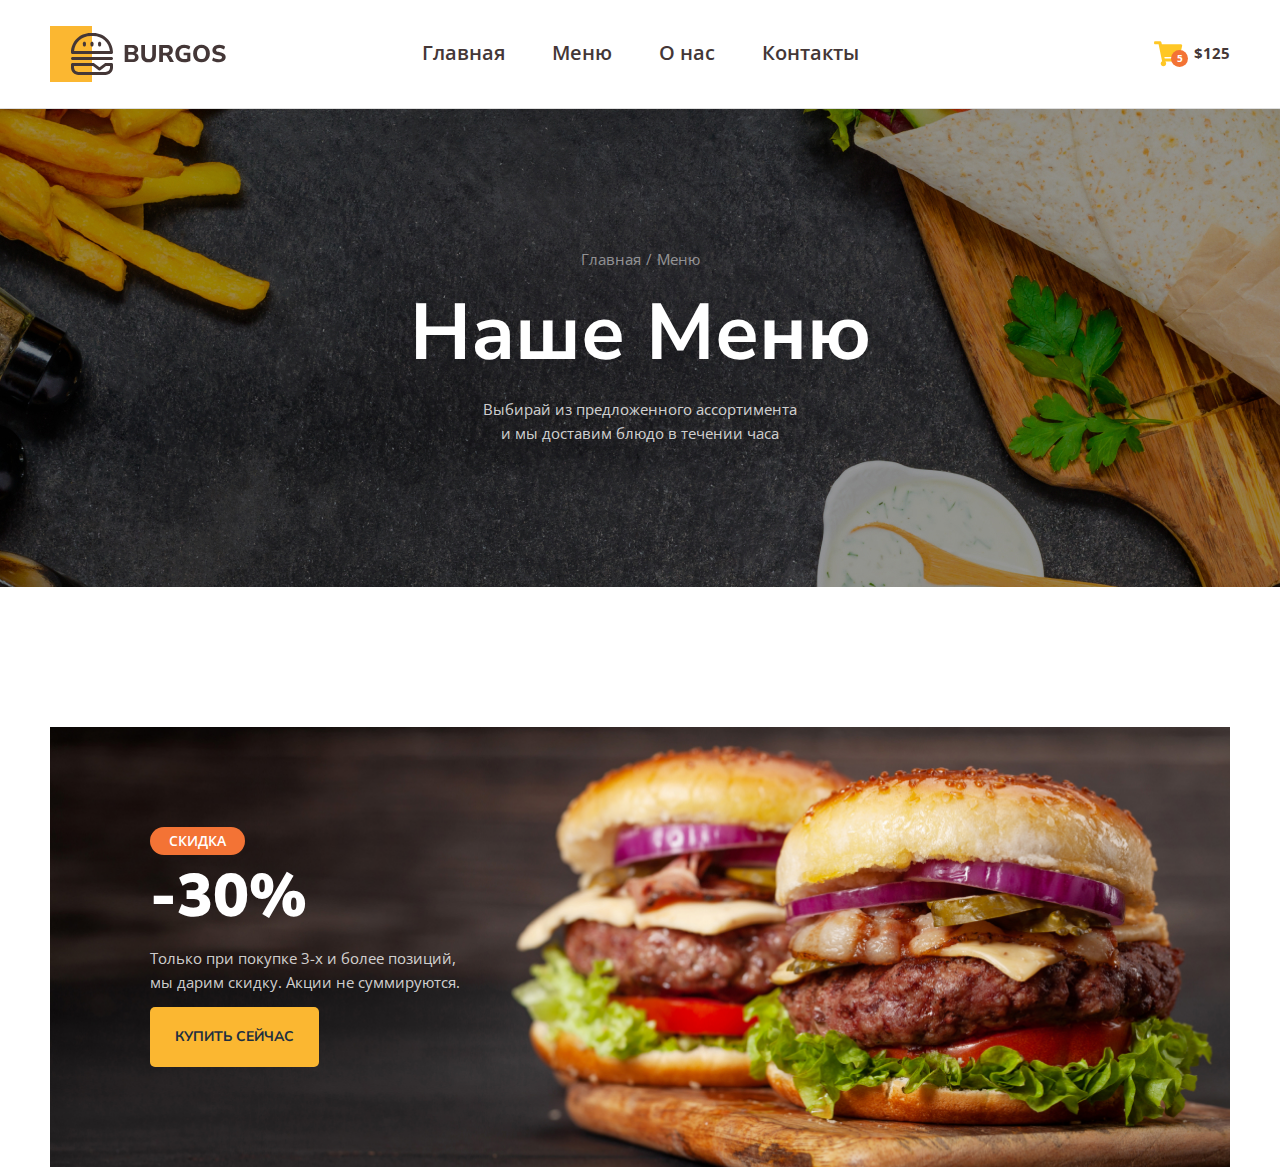
==== index.html @ 7986212f "feat: add banner section with discount info" ====
<!DOCTYPE html>
<html lang="ru">

<head>
    <meta charset="UTF-8">
    <meta name="viewport" content="width=device-width, initial-scale=1.0">
    <title>Burger</title>
    <link rel="preconnect" href="https://fonts.googleapis.com">
    <link rel="preconnect" href="https://fonts.gstatic.com" crossorigin>
    <link
        href="https://fonts.googleapis.com/css2?family=Nunito+Sans:ital,opsz,wght@0,6..12,200..1000;1,6..12,200..1000&family=Open+Sans:ital,wght@0,300..800;1,300..800&display=swap"
        rel="stylesheet">
    <link rel="stylesheet" href="styles/normalize.min.css">
    <link rel="stylesheet" href="styles/main.css">
</head>

<body>
    <header class="header">
        <div class="container">
            <div class="header-wrapper">
                <div class="logo"></div>
                <nav class="nav">
                    <a href="#" class="nav-link">Главная</a>
                    <a href="#" class="nav-link">Меню</a>
                    <a href="#" class="nav-link">О нас</a>
                    <a href="#" class="nav-link">Контакты</a>
                </nav>
                <a href="#" class="cart">
                    $125
                    <span class="cart-count">5</span></a>
            </div>
        </div>
    </header>
    <section class="hero">
        <div class="container">
            <ul class="breadcrumbs">
                <li class="breadcrumbs-item"><a class="breadcrumbs-link" href="#">Главная</a></li>
                <li class="breadcrumbs-item">Меню</li>
            </ul>
            <h1 class="hero-title">Наше меню</h1>
            <p class="hero-description">Выбирай из предложенного ассортимента и мы доставим блюдо в&nbsp;течении часа
            </p>
        </div>
    </section>
    <section class="banner">
        <div class="container">
            <div class="banner-wrapper">
                <h2 class="banner-title">
                    <span>Скидка</span>
                    -30%
                </h2>
                <p class="banner-description">Только при&nbsp;покупке 3-х и более позиций, мы дарим скидку. Акции
                    не&nbsp;суммируются.</p>
                <button class="banner-btn">Купить сейчас</button>
            </div>
        </div>
    </section>
</body>

</html>
---- styles/main.css ----
:root {
    --open-sans: "Open Sans", serif;
    --nunito-sans: "Nunito Sans", serif;

    --accent-light: #FBB731;
    --accent-dark: #F37335;
    --dark: #443737;
    --light: #FFF;
    --light-rgb: 255, 255, 255;
}

body {
    font-family: var(--open-sans);
}

a {
    text-decoration: none;
}

.container {
    width: 100%;
    max-width: 1180px;
    margin: 0 auto;
    padding-left: 15px;
    padding-right: 15px;
}

/* Header */

.header {
    border-bottom: 1px solid #DEDEDE;
}

.header-wrapper {
    display: flex;
    align-items: center;
    gap: 196px;
    padding-top: 26px;
    padding-bottom: 26px;
}

.logo {
    display: flex;
    width: 176px;
    height: 56px;
    background-image: url(../images/logo.svg);
    background-repeat: no-repeat;
    background-size: contain;
}

.nav {
    display: flex;
    flex-grow: 1;
    gap: 47px;
}

.nav-link {
    color: var(--dark);
    font-weight: 600;
    font-size: 20px;
}

.nav-link::after {
    content: '';
    display: block;
    width: 100%;
    height: 3px;
    background-color: transparent;
    border-radius: 1.5px;
}

.nav-link:hover::after {
    background-color: var(--accent-light);
}

.cart {
    display: flex;
    align-items: center;
    gap: 10px;
    color: var(--dark);
    font-weight: 700;
    font-size: 15px;
    position: relative;
}

.cart::before {
    content: '';
    display: block;
    width: 30px;
    height: 26px;
    background-image: url(../images/cart.svg);
    background-repeat: no-repeat;
    background-size: contain;
}

.cart-count {
    display: flex;
    align-items: center;
    justify-content: center;
    width: 17px;
    height: 17px;
    font-size: 10px;
    color: var(--light);
    background-color: var(--accent-dark);
    border-radius: 100%;
    position: absolute;
    left: 17px;
    bottom: 0;
}

/* Hero  */

.hero {
    background-image: url(../images/hero.jpg);
    background-repeat: no-repeat;
    background-size: cover;
    background-position: center center;
    text-align: center;
    padding-top: 142px;
    padding-bottom: 142px;
}

.breadcrumbs {
    display: flex;
    align-items: center;
    justify-content: center;
    list-style-type: none;
    gap: 16px;
    padding-left: 0;
    color: rgba(var(--light-rgb), 0.5);
    font-size: 15px;
    margin-top: 0;
    margin-bottom: 0;
}

.breadcrumbs-item {
    position: relative;
}

.breadcrumbs-item:not(:last-child)::after {
    content: '/';
    position: absolute;
    right: -11px;
}

.breadcrumbs-link {
    color: rgba(var(--light-rgb), 0.5);
}

.breadcrumbs-link:hover {
    color: var(--accent-light);
}

.hero-title {
    font-family: var(--nunito-sans);
    font-weight: 700;
    font-size: 79px;
    color: var(--light);
    text-transform: capitalize;
    margin-top: 20px;
    margin-bottom: 18px;
}

.hero-description {
    font-size: 15px;
    line-height: 160%;
    color: rgba(var(--light-rgb), 0.8);
    max-width: 320px;
    margin: 0 auto;
}

/* Banner */

.banner {
    margin-top: 140px;
}

.banner-wrapper {
    background-image: url(../images/banner.jpg);
    background-repeat: no-repeat;
    background-size: cover;
    padding: 100px;
}

.banner-title {
    color: var(--light);
    font-family: var(--nunito-sans);
    font-size: 60px;
    font-weight: 900;
    line-height: 126%;
    text-transform: uppercase;
    margin-top: 0;
    margin-bottom: 11px;
}

.banner-title span {
    display: block;
    max-width: 95px;
    color: var(--light);
    font-family: var(--open-sans);
    font-size: 14px;
    font-weight: 600;
    line-height: 128%;
    text-align: center;
    background-color: var(--accent-dark);
    border-radius: 14px;
    padding: 5px 0;
    margin-bottom: 4px;
}

.banner-description {
    max-width: 328px;
    margin-top: 0;
    margin-bottom: 13px;
    color: rgba(var(--light-rgb), .8);
    font-size: 15px;
    font-style: normal;
    font-weight: 400;
    line-height: 160%;
}

.banner-btn {
    font-size: 14px;
    font-family: var(--nunito-sans);
    font-weight: 700;
    padding: 22px 25px;
    text-transform: uppercase;
    text-decoration: none;
    color: #1E2F40;
    background-color: var(--accent-light);
    border: none;
    border-radius: 5px;
}

.banner-btn:hover {
    background-color: var(--accent-dark);
}
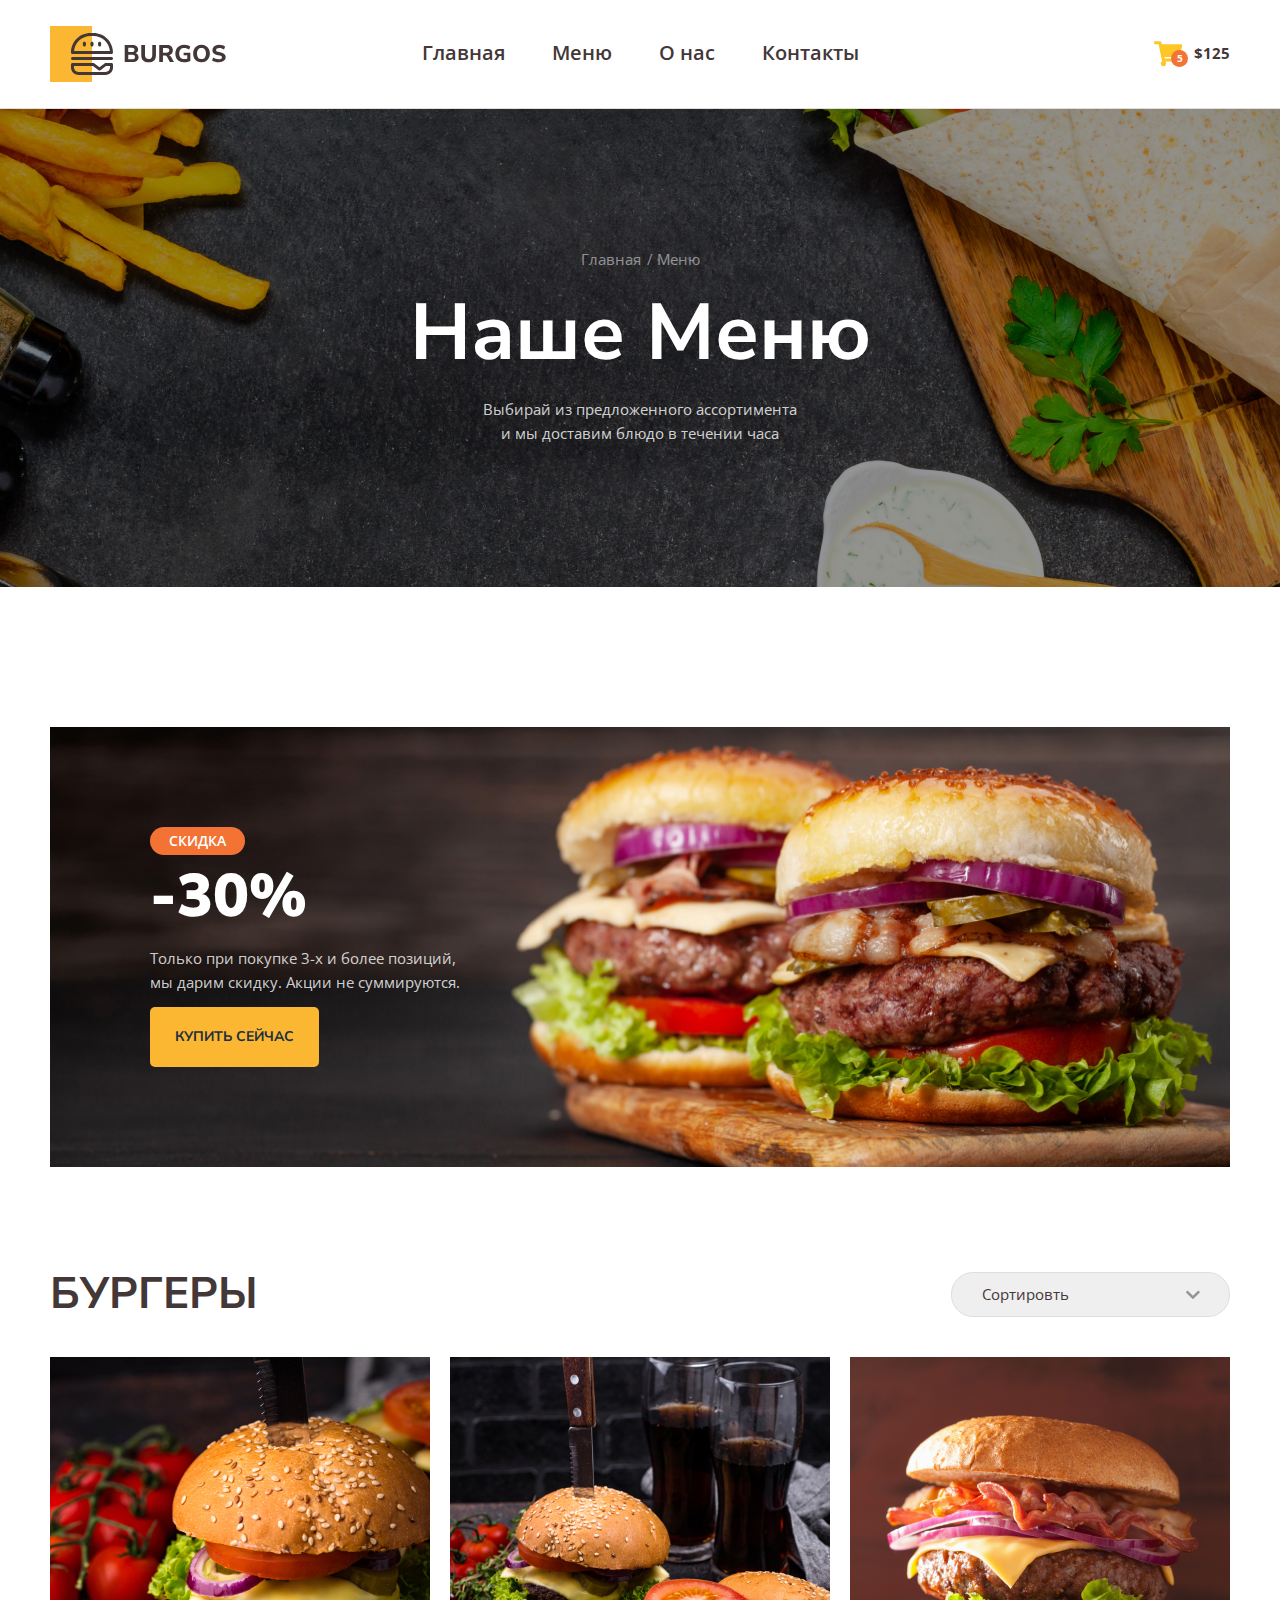
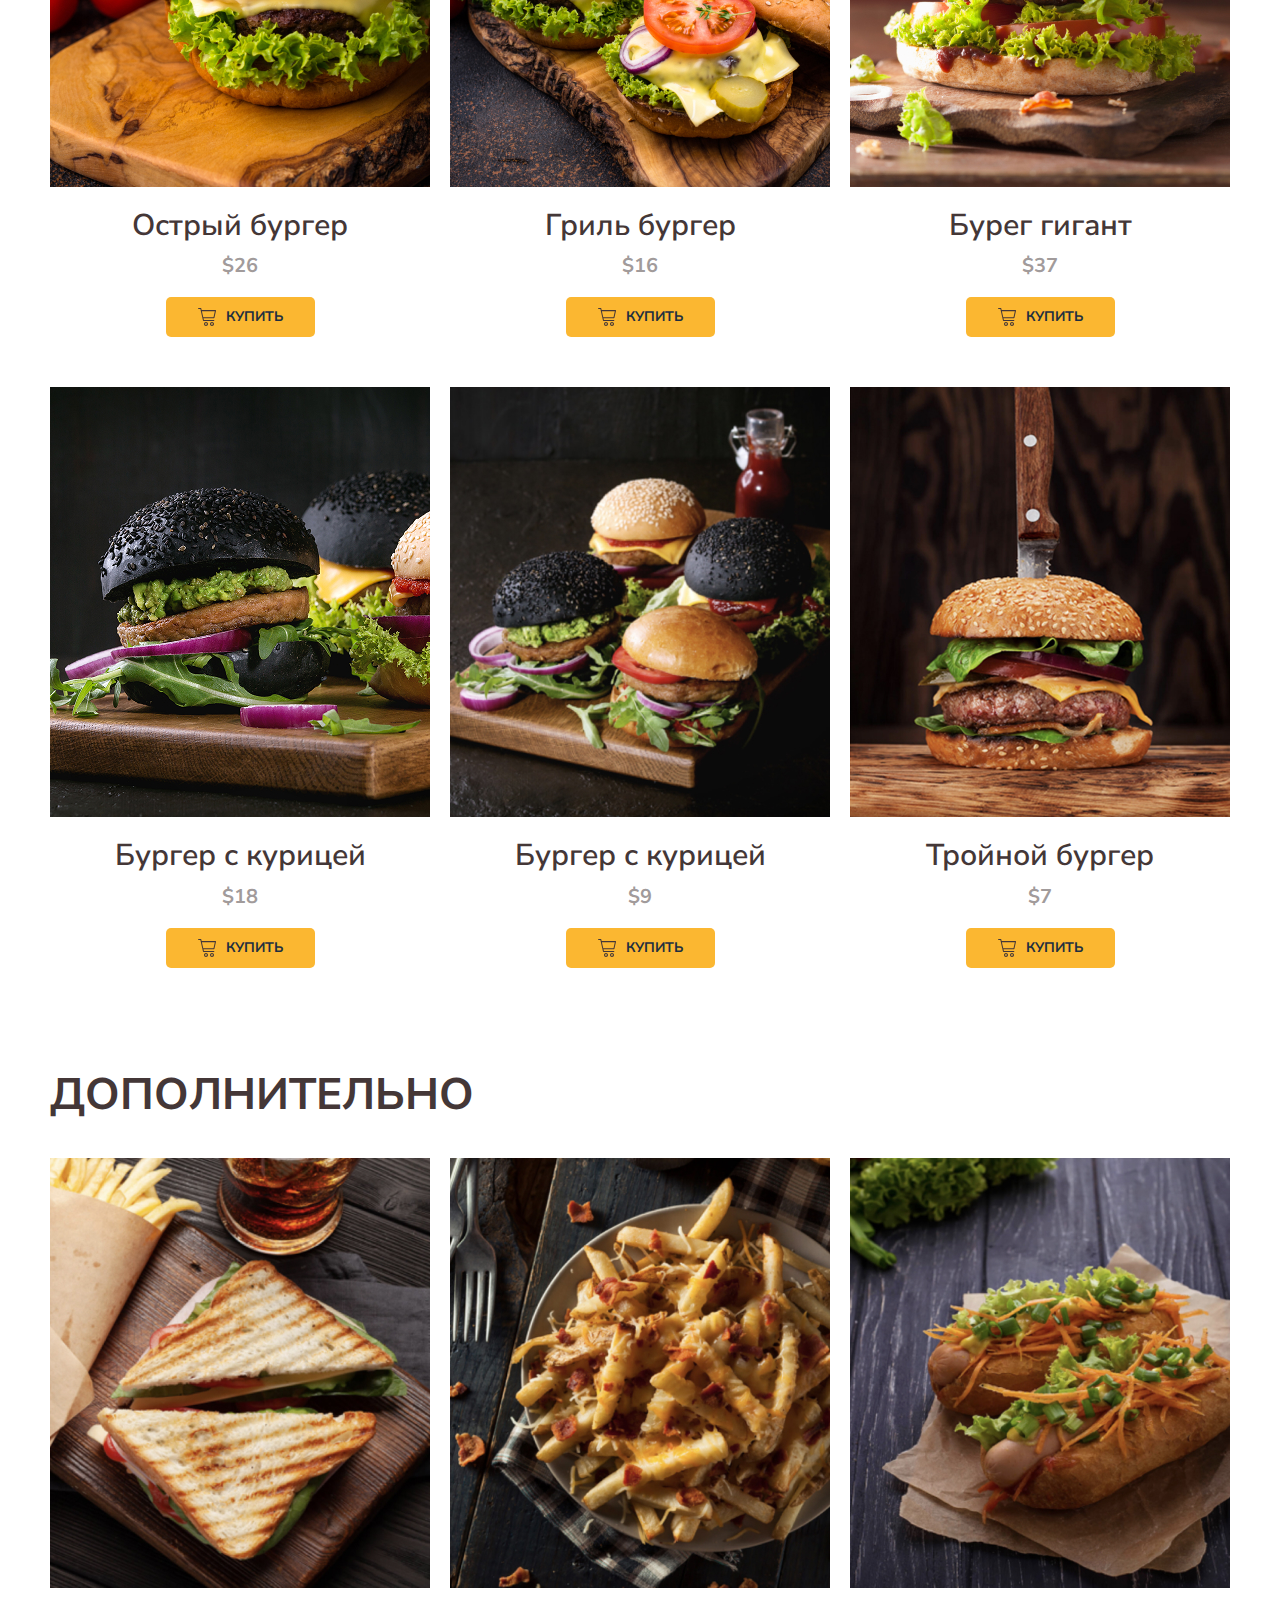
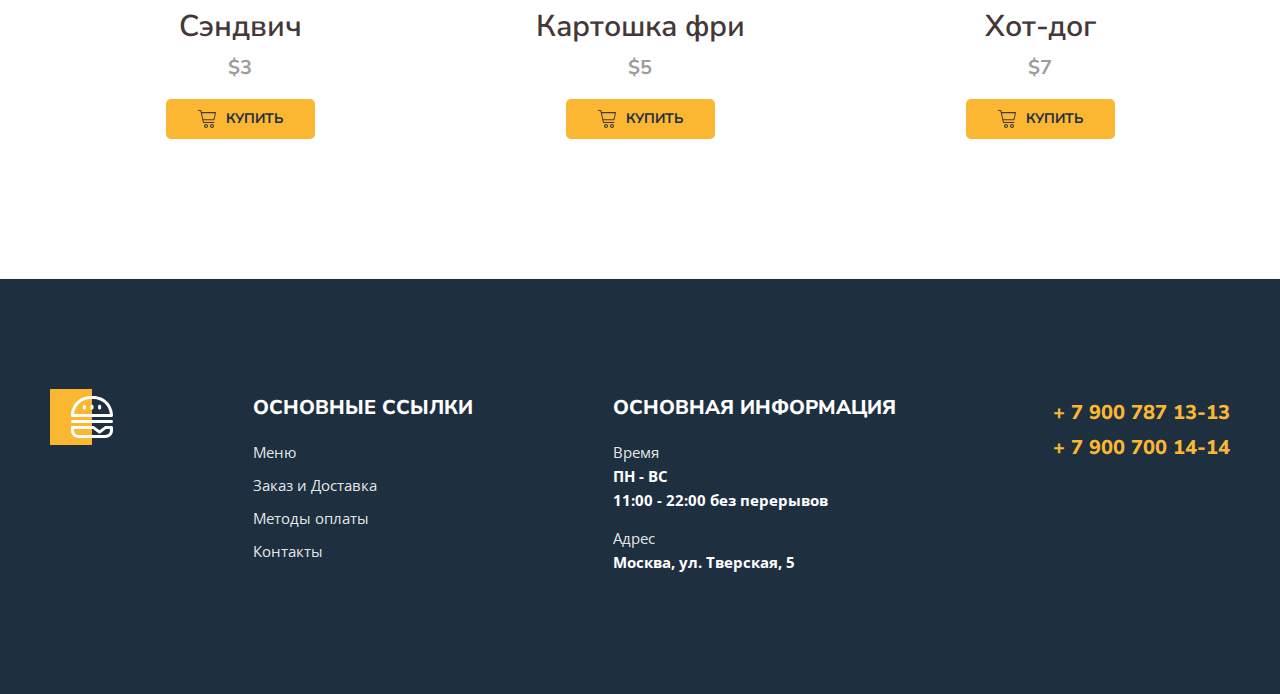
==== commit 06840160: "feat: add product cards and footer" ====
--- a/index.html
+++ b/index.html
@@ -2,16 +2,16 @@
 <html lang="ru">
 
 <head>
-    <meta charset="UTF-8">
-    <meta name="viewport" content="width=device-width, initial-scale=1.0">
+    <meta charset="UTF-8" />
+    <meta name="viewport" content="width=device-width, initial-scale=1.0" />
     <title>Burger</title>
-    <link rel="preconnect" href="https://fonts.googleapis.com">
-    <link rel="preconnect" href="https://fonts.gstatic.com" crossorigin>
+    <link rel="preconnect" href="https://fonts.googleapis.com" />
+    <link rel="preconnect" href="https://fonts.gstatic.com" crossorigin />
     <link
         href="https://fonts.googleapis.com/css2?family=Nunito+Sans:ital,opsz,wght@0,6..12,200..1000;1,6..12,200..1000&family=Open+Sans:ital,wght@0,300..800;1,300..800&display=swap"
-        rel="stylesheet">
-    <link rel="stylesheet" href="styles/normalize.min.css">
-    <link rel="stylesheet" href="styles/main.css">
+        rel="stylesheet" />
+    <link rel="stylesheet" href="styles/normalize.min.css" />
+    <link rel="stylesheet" href="styles/main.css" />
 </head>
 
 <body>
@@ -34,11 +34,15 @@
     <section class="hero">
         <div class="container">
             <ul class="breadcrumbs">
-                <li class="breadcrumbs-item"><a class="breadcrumbs-link" href="#">Главная</a></li>
+                <li class="breadcrumbs-item">
+                    <a class="breadcrumbs-link" href="#">Главная</a>
+                </li>
                 <li class="breadcrumbs-item">Меню</li>
             </ul>
             <h1 class="hero-title">Наше меню</h1>
-            <p class="hero-description">Выбирай из предложенного ассортимента и мы доставим блюдо в&nbsp;течении часа
+            <p class="hero-description">
+                Выбирай из предложенного ассортимента и мы доставим блюдо
+                в&nbsp;течении часа
             </p>
         </div>
     </section>
@@ -49,12 +53,148 @@
                     <span>Скидка</span>
                     -30%
                 </h2>
-                <p class="banner-description">Только при&nbsp;покупке 3-х и более позиций, мы дарим скидку. Акции
-                    не&nbsp;суммируются.</p>
-                <button class="banner-btn">Купить сейчас</button>
+                <p class="banner-description">
+                    Только при&nbsp;покупке 3-х и более позиций, мы дарим скидку. Акции
+                    не&nbsp;суммируются.
+                </p>
+                <button type="button" class="banner-btn">Купить сейчас</button>
             </div>
         </div>
     </section>
+    <main>
+        <section>
+            <div class="container">
+                <div class="menu">
+                    <div class="menu-header">
+                        <h2 class="menu-title">Бургеры</h2>
+                        <select class="menu-select">
+                            <option value="Сортировть" disabled selected>Сортировть</option>
+                            <option value="По умолчанию">По умолчанию</option>
+                            <option value="По возрастанию цены">По возрастанию цены</option>
+                            <option value="По убыванию цены">По убыванию цены</option>
+                        </select>
+                    </div>
+                    <div class="menu-box">
+                        <div class="menu-item">
+                            <div class="menu-thumb">
+                                <img src="images/menu/01.jpg" alt="Острый бургер" />
+                            </div>
+                            <h3 class="menu-name">Острый бургер</h3>
+                            <p class="menu-price">$26</p>
+                            <button type="button" class="menu-btn">Купить</button>
+                        </div>
+                        <div class="menu-item">
+                            <div class="menu-thumb">
+                                <img src="images/menu/02.jpg" alt="Гриль бургер" />
+                            </div>
+                            <h3 class="menu-name">Гриль бургер</h3>
+                            <p class="menu-price">$16</p>
+                            <button type="button" class="menu-btn">Купить</button>
+                        </div>
+                        <div class="menu-item">
+                            <div class="menu-thumb">
+                                <img src="images/menu/03.jpg" alt="Бурег гигант" />
+                            </div>
+                            <h3 class="menu-name">Бурег гигант</h3>
+                            <p class="menu-price">$37</p>
+                            <button type="button" class="menu-btn">Купить</button>
+                        </div>
+                        <div class="menu-item">
+                            <div class="menu-thumb">
+                                <img src="images/menu/04.jpg" alt="Бургер с курицей" />
+                            </div>
+                            <h3 class="menu-name">Бургер с курицей</h3>
+                            <p class="menu-price">$18</p>
+                            <button type="button" class="menu-btn">Купить</button>
+                        </div>
+                        <div class="menu-item">
+                            <div class="menu-thumb">
+                                <img src="images/menu/05.jpg" alt="Бургер с курицей" />
+                            </div>
+                            <h3 class="menu-name">Бургер с курицей</h3>
+                            <p class="menu-price">$9</p>
+                            <button type="button" class="menu-btn">Купить</button>
+                        </div>
+                        <div class="menu-item">
+                            <div class="menu-thumb">
+                                <img src="images/menu/06.jpg" alt="Тройной бургер" />
+                            </div>
+                            <h3 class="menu-name">Тройной бургер</h3>
+                            <p class="menu-price">$7</p>
+                            <button type="button" class="menu-btn">Купить</button>
+                        </div>
+                    </div>
+                </div>
+            </div>
+            <div class="container">
+                <div class="menu">
+                    <div class="menu-header">
+                        <h2 class="menu-title">Дополнительно</h2>
+                    </div>
+                    <div class="menu-box">
+                        <div class="menu-item">
+                            <div class="menu-thumb">
+                                <img src="images/menu/01-add.jpg" alt="Сэндвич" />
+                            </div>
+                            <h3 class="menu-name">Сэндвич</h3>
+                            <p class="menu-price">$3</p>
+                            <button type="button" class="menu-btn">Купить</button>
+                        </div>
+                        <div class="menu-item">
+                            <div class="menu-thumb">
+                                <img src="images/menu/02-add.jpg" alt="Картошка фри" />
+                            </div>
+                            <h3 class="menu-name">Картошка фри</h3>
+                            <p class="menu-price">$5</p>
+                            <button type="button" class="menu-btn">Купить</button>
+                        </div>
+                        <div class="menu-item">
+                            <div class="menu-thumb">
+                                <img src="images/menu/03-add.jpg" alt="Хот-дог" />
+                            </div>
+                            <h3 class="menu-name">Хот-дог</h3>
+                            <p class="menu-price">$7</p>
+                            <button type="button" class="menu-btn">Купить</button>
+                        </div>
+                    </div>
+                </div>
+            </div>
+        </section>
+    </main>
+    <footer class="footer">
+        <div class="container">
+            <div class="footer-wrapper">
+                <a href="#" class="footer-logo"></a>
+                <div class="footer-item">
+                    <h3 class="footer-title">Основные ссылки</h3>
+                    <nav class="footer-nav">
+                        <a class="footer-link" href="#">Меню</a>
+                        <a class="footer-link" href="#">Заказ и Доставка</a>
+                        <a class="footer-link" href="#">Методы оплаты</a>
+                        <a class="footer-link" href="#">Контакты</a>
+                    </nav>
+                </div>
+                <div class="footer-item">
+                    <h3 class="footer-title">Основная информация</h3>
+                    <ul class="footer-list">
+                        <li class="footer-list-item">
+                            <span>Время</span>
+                            ПН - ВС<br>
+                            11:00 - 22:00 без перерывов
+                        </li>
+                        <li class="footer-list-item">
+                            <span>Адрес</span>
+                            Москва, ул. Тверская, 5
+                        </li>
+                    </ul>
+                </div>
+                <div class="footer-item">
+                    <a class="footer-tel" href="tel:+79007871313">+ 7 900 787 13-13</a>
+                    <a class="footer-tel" href="tel:+79007001414">+ 7 900 700 14-14</a>
+                </div>
+            </div>
+        </div>
+    </footer>
 </body>
 
 </html>--- a/styles/main.css
+++ b/styles/main.css
@@ -5,8 +5,12 @@
     --accent-light: #FBB731;
     --accent-dark: #F37335;
     --dark: #443737;
+    --dark-rgba: 68, 55, 55;
     --light: #FFF;
     --light-rgb: 255, 255, 255;
+    --line: #DEDEDE;
+
+    --tr: .2s;
 }
 
 body {
@@ -28,7 +32,7 @@
 /* Header */
 
 .header {
-    border-bottom: 1px solid #DEDEDE;
+    border-bottom: 1px solid var(--line);
 }
 
 .header-wrapper {
@@ -67,6 +71,7 @@
     height: 3px;
     background-color: transparent;
     border-radius: 1.5px;
+    transition: var(--tr);
 }
 
 .nav-link:hover::after {
@@ -140,7 +145,7 @@
 .breadcrumbs-item:not(:last-child)::after {
     content: '/';
     position: absolute;
-    right: -11px;
+    right: -12px;
 }
 
 .breadcrumbs-link {
@@ -230,8 +235,223 @@
     background-color: var(--accent-light);
     border: none;
     border-radius: 5px;
+    transition: var(--tr);
 }
 
 .banner-btn:hover {
     background-color: var(--accent-dark);
+}
+
+/* Menu */
+
+.menu-header {
+    display: flex;
+    align-items: center;
+    justify-content: space-between;
+    margin-top: 100px;
+    margin-bottom: 34px;
+}
+
+.menu-title {
+    margin-top: 0;
+    margin-bottom: 0;
+    font-family: var(--nunito-sans);
+    font-weight: 700;
+    font-size: 44px;
+    line-height: 127%;
+    text-transform: uppercase;
+    color: var(--dark);
+}
+
+.menu-select {
+    color: var(--dark);
+    font-size: 15px;
+    appearance: none;
+    flex-basis: 279px;
+    background-image: url(../images/arrow.svg);
+    background-size: 14px 10px;
+    background-repeat: no-repeat;
+    background-position: 89% center;
+    padding: 13px 30px;
+    border: 1px solid var(--line);
+    border-radius: 22px;
+}
+
+.menu-box {
+    display: grid;
+    grid-template-columns: repeat(3, 1fr);
+    grid-template-rows: auto;
+    gap: 50px 20px;
+}
+
+.menu-item {
+    font-family: var(--nunito-sans);
+    text-align: center;
+}
+
+.menu-thumb {
+    width: 100%;
+    height: 430px;
+    position: relative;
+    overflow: hidden;
+    margin-bottom: 20px;
+}
+
+.menu-thumb img {
+    width: 100%;
+    height: 100%;
+    position: absolute;
+    left: 50%;
+    top: 50%;
+    transform: translate(-50%, -50%);
+    object-fit: cover;
+}
+
+.menu-name {
+    color: var(--dark);
+    font-weight: 600;
+    font-size: 30px;
+    line-height: 126%;
+    margin-top: 0;
+    margin-bottom: 10px;
+}
+
+.menu-price {
+    font-weight: 700;
+    font-size: 20px;
+    color: rgba(var(--dark-rgba), .5);
+    margin-top: 0;
+    margin-bottom: 20px;
+}
+
+.menu-btn {
+    display: flex;
+    align-items: center;
+    justify-content: center;
+    gap: 10px;
+    margin: 0 auto;
+    font-size: 14px;
+    font-family: var(--nunito-sans);
+    font-weight: 700;
+    padding: 11px 32px;
+    text-transform: uppercase;
+    text-decoration: none;
+    color: #1E2F40;
+    background-color: var(--accent-light);
+    border: none;
+    border-radius: 5px;
+    transition: var(--tr);
+}
+
+.menu-btn:hover {
+    background-color: var(--accent-dark);
+}
+
+.menu-btn::before {
+    content: '';
+    display: block;
+    width: 18px;
+    height: 18px;
+    background-image: url(../images/menu/cart-btn.svg);
+    background-repeat: no-repeat;
+    background-size: contain;
+}
+
+/* Footer */
+
+.footer {
+    background-color: #1E2F40;
+    padding-top: 110px;
+    padding-bottom: 120px;
+    margin-top: 140px;
+}
+
+.footer-wrapper {
+    display: flex;
+    justify-content: space-between;
+}
+
+.footer-logo {
+    display: block;
+    width: 63px;
+    height: 56px;
+    background-image: url(../images/logo-light.svg);
+    background-repeat: no-repeat;
+    background-size: contain;
+}
+
+.footer-item {
+    flex-direction: column;
+    color: var(--light);
+}
+
+.footer-title {
+    color: var(--light);
+    font-family: var(--nunito-sans);
+    font-weight: 800;
+    font-size: 20px;
+    line-height: 190%;
+    text-transform: uppercase;
+    margin-top: 0;
+    margin-bottom: 13px;
+}
+
+.footer-nav {
+    display: flex;
+    flex-direction: column;
+    gap: 9px;
+}
+
+.footer-link {
+    color: rgba(var(--light-rgb), .9);
+    font-size: 15px;
+    line-height: 160%;
+    transition: var(--tr);
+}
+
+.footer-link:hover {
+    color: var(--accent-light);
+}
+
+.footer-list {
+    list-style-type: none;
+    padding-left: 0;
+    margin: 0;
+}
+
+.footer-list-item {
+    color: var(--light);
+    font-size: 15px;
+    font-weight: 700;
+    line-height: 160%;
+}
+
+.footer-list-item span {
+    display: block;
+    color: rgba(var(--light-rgb), .9);
+    font-weight: 400;
+}
+
+.footer-list-item:not(:last-child) {
+    margin-bottom: 14px;
+}
+
+.footer-item:last-child {
+    flex-basis: 194px;
+}
+
+.footer-tel {
+    display: block;
+    color: var(--accent-light);
+    font-family: var(--nunito-sans);
+    font-size: 20px;
+    font-weight: 800;
+    text-align: right;
+    text-transform: uppercase;
+    margin-top: 12px;
+    transition: var(--tr);
+}
+
+.footer-tel:hover {
+    color: var(--accent-dark)
 }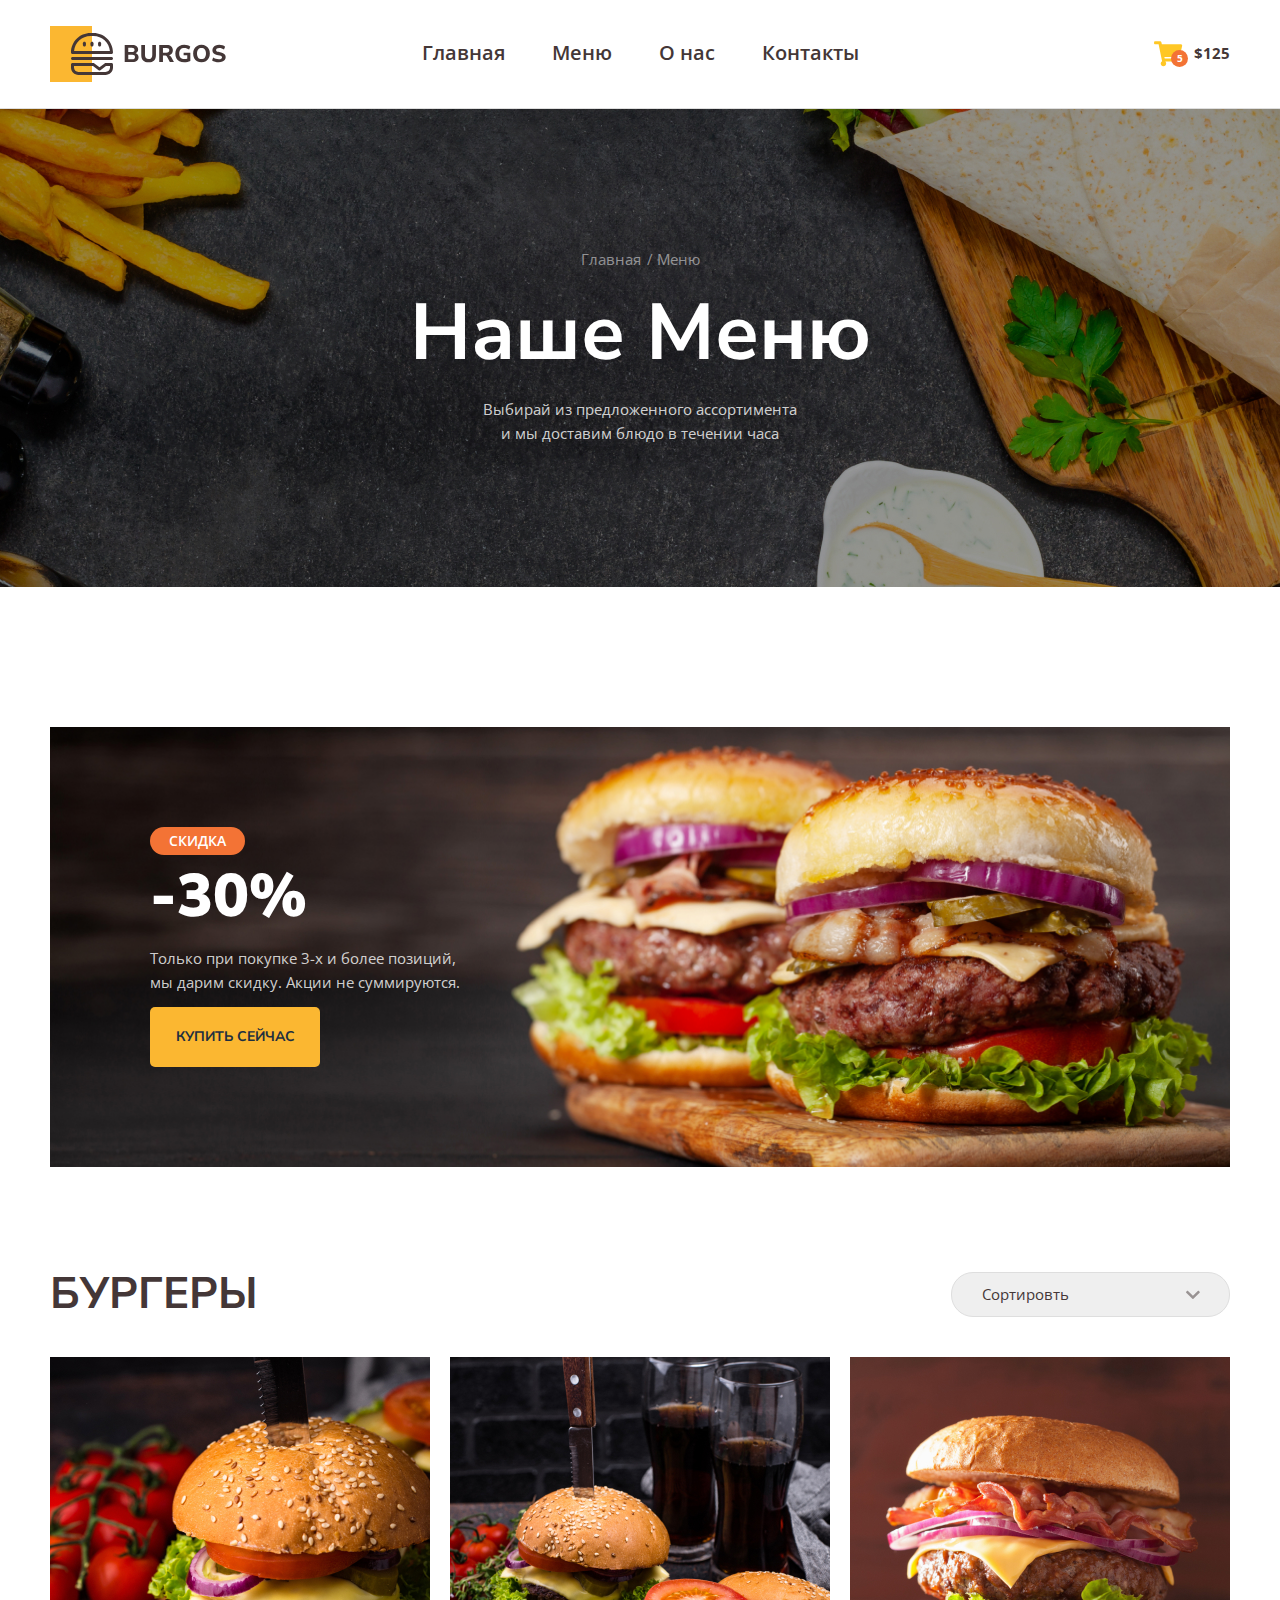
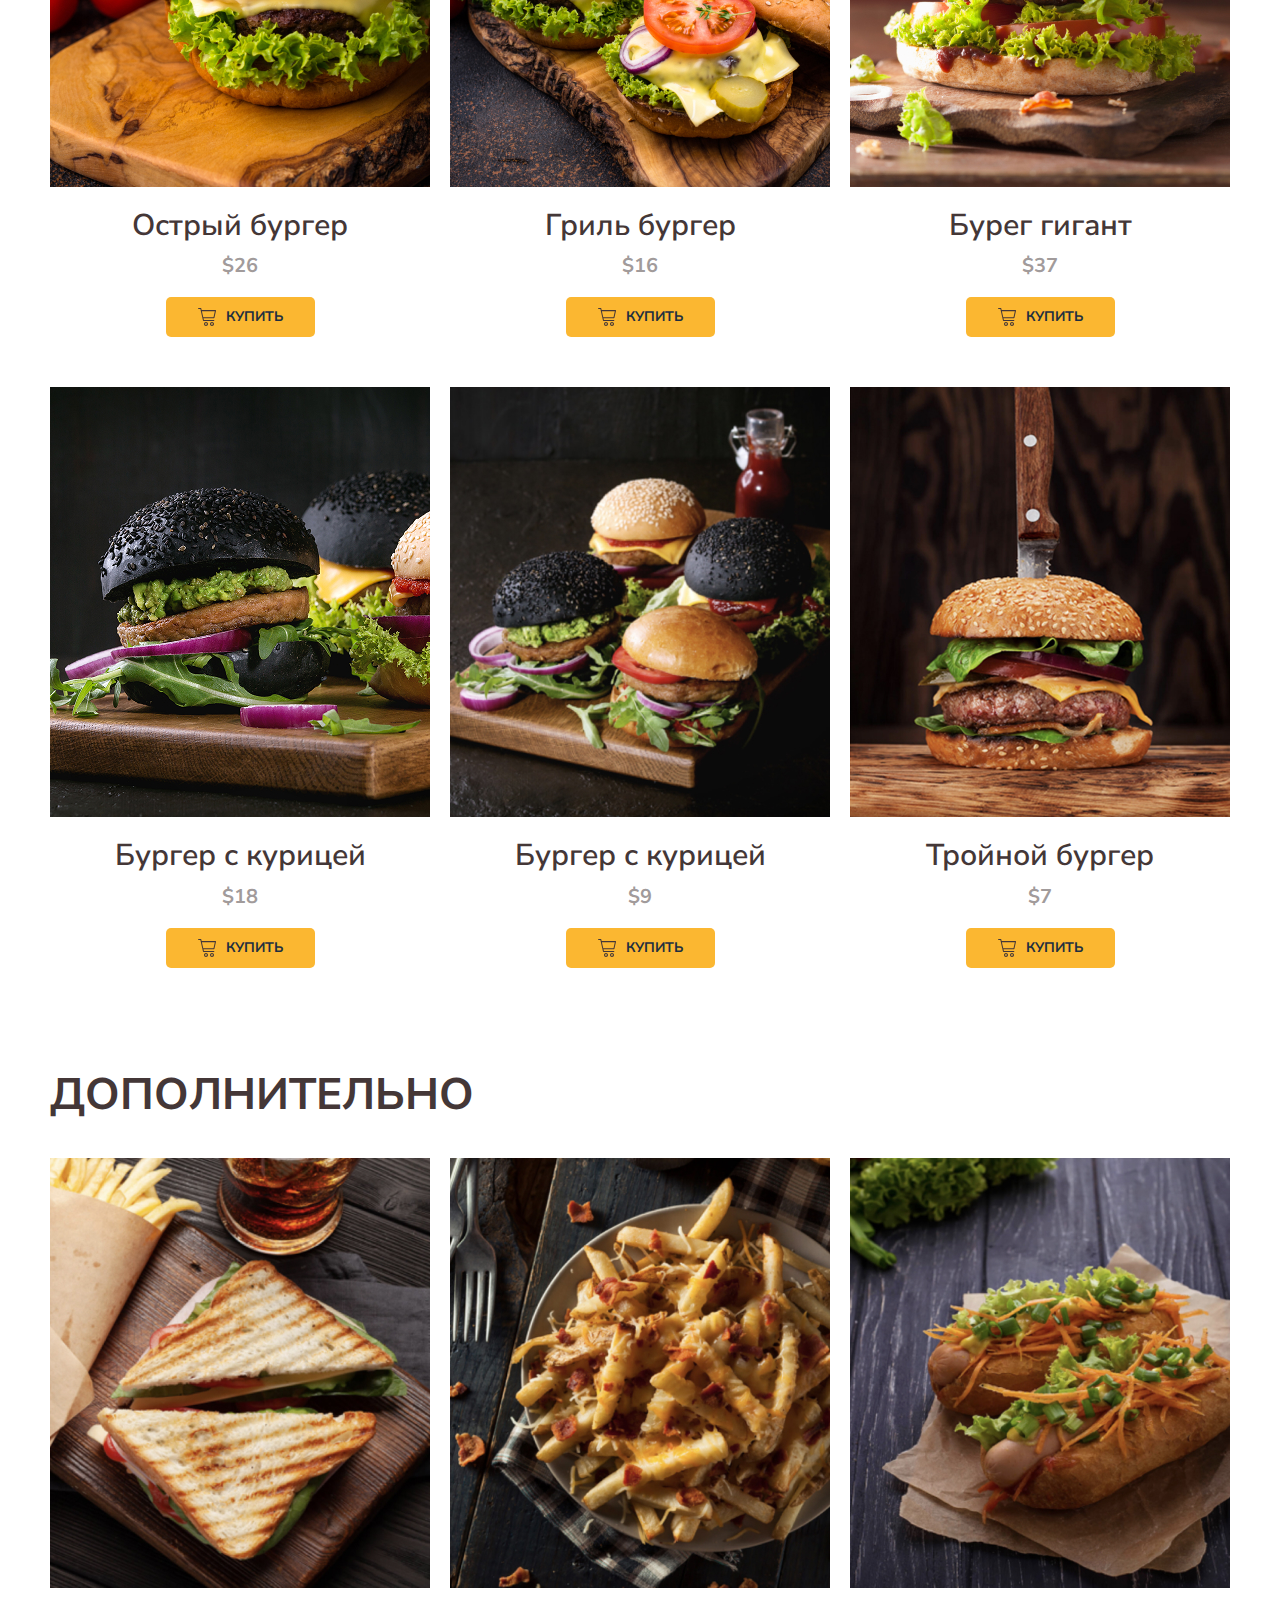
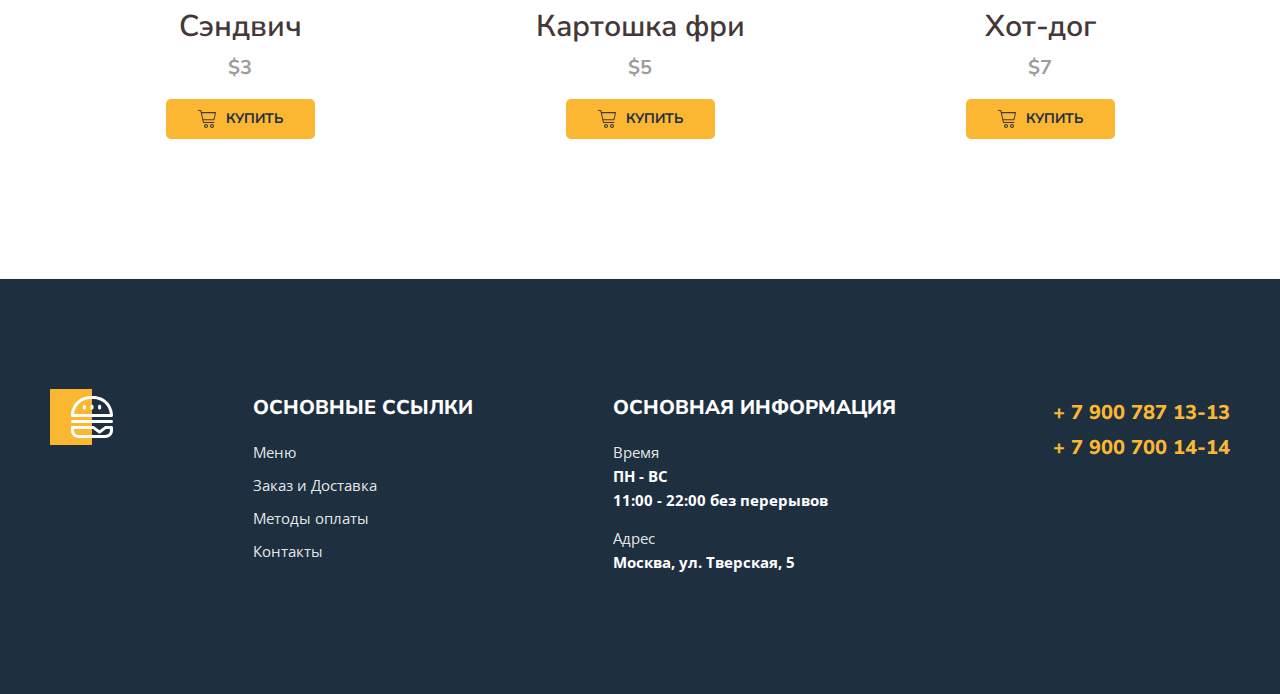
==== commit 4cbfb4cb: "feat: add scroll-to-top button" ====
--- a/index.html
+++ b/index.html
@@ -15,15 +15,15 @@
 </head>
 
 <body>
-    <header class="header">
+    <header class="header" id="headerTop">
         <div class="container">
             <div class="header-wrapper">
                 <div class="logo"></div>
                 <nav class="nav">
                     <a href="#" class="nav-link">Главная</a>
-                    <a href="#" class="nav-link">Меню</a>
+                    <a href="index.html" class="nav-link">Меню</a>
                     <a href="#" class="nav-link">О нас</a>
-                    <a href="#" class="nav-link">Контакты</a>
+                    <a href="contact.html" class="nav-link">Контакты</a>
                 </nav>
                 <a href="#" class="cart">
                     $125
@@ -35,7 +35,7 @@
         <div class="container">
             <ul class="breadcrumbs">
                 <li class="breadcrumbs-item">
-                    <a class="breadcrumbs-link" href="#">Главная</a>
+                    <a href="#" class="breadcrumbs-link">Главная</a>
                 </li>
                 <li class="breadcrumbs-item">Меню</li>
             </ul>
@@ -57,12 +57,12 @@
                     Только при&nbsp;покупке 3-х и более позиций, мы дарим скидку. Акции
                     не&nbsp;суммируются.
                 </p>
-                <button type="button" class="banner-btn">Купить сейчас</button>
+                <a href="#menuBurger" class="banner-btn">Купить сейчас</a>
             </div>
         </div>
     </section>
     <main>
-        <section>
+        <section id="menuBurger">
             <div class="container">
                 <div class="menu">
                     <div class="menu-header">
@@ -168,10 +168,10 @@
                 <div class="footer-item">
                     <h3 class="footer-title">Основные ссылки</h3>
                     <nav class="footer-nav">
-                        <a class="footer-link" href="#">Меню</a>
-                        <a class="footer-link" href="#">Заказ и Доставка</a>
-                        <a class="footer-link" href="#">Методы оплаты</a>
-                        <a class="footer-link" href="#">Контакты</a>
+                        <a href="index.html" class="footer-link">Меню</a>
+                        <a href="#" class="footer-link">Заказ и Доставка</a>
+                        <a href="#" class="footer-link">Методы оплаты</a>
+                        <a href="contact.html" class="footer-link">Контакты</a>
                     </nav>
                 </div>
                 <div class="footer-item">
@@ -195,6 +195,8 @@
             </div>
         </div>
     </footer>
+    <a href="#headerTop" class="button-up hidden" id="btnUp">Наверх</a>
+    <script src="scripts/script.js"></script>
 </body>
 
 </html>--- a/styles/main.css
+++ b/styles/main.css
@@ -113,6 +113,36 @@
     bottom: 0;
 }
 
+.button-up {
+    position: fixed;
+    right: 10px;
+    bottom: 10px;
+    font-size: 14px;
+    font-family: var(--nunito-sans);
+    font-weight: 700;
+    padding: 5px 10px;
+    text-align: center;
+    text-transform: uppercase;
+    text-decoration: none;
+    color: var(--dark);
+    background-color: var(--accent-light);
+    border: none;
+    border-radius: 5px;
+    transition: var(--tr);
+}
+
+.button-up:hover {
+    background-color: var(--accent-dark);
+}
+
+.button-up.hidden {
+    opacity: 0;
+}
+
+.button-up.visible {
+    opacity: 1;
+}
+
 /* Hero  */
 
 .hero {
@@ -123,6 +153,10 @@
     text-align: center;
     padding-top: 142px;
     padding-bottom: 142px;
+}
+
+.hero-contact {
+    background-image: url(../images/hero-contact.jpg);
 }
 
 .breadcrumbs {
@@ -225,10 +259,13 @@
 }
 
 .banner-btn {
+    display: block;
+    max-width: 170px;
     font-size: 14px;
     font-family: var(--nunito-sans);
     font-weight: 700;
-    padding: 22px 25px;
+    padding: 22px 0;
+    text-align: center;
     text-transform: uppercase;
     text-decoration: none;
     color: #1E2F40;
@@ -454,4 +491,106 @@
 
 .footer-tel:hover {
     color: var(--accent-dark)
+}
+
+/* Contacts */
+
+.contact-main {
+    display: flex;
+    align-items: center;
+    gap: 20px;
+    max-width: 1057px;
+    margin: 140px auto 60px;
+}
+
+.contact-map {
+    flex-basis: 680px;
+}
+
+.contact-adress {
+    flex-basis: calc(100% - 680px - 20px);
+    list-style-type: none;
+    padding-left: 0;
+}
+
+.contact-adress>li:not(:last-child) {
+    margin-bottom: 26px;
+}
+
+.contact-adress>li>span {
+    display: block;
+    font-size: 15px;
+    line-height: 160%;
+}
+
+.contact-adress>li>span:first-child {
+    font-family: var(--nunito-sans);
+    font-size: 20px;
+    font-weight: 700;
+    line-height: 190%;
+    text-transform: uppercase;
+    margin-left: 3px;
+    margin-bottom: 4px;
+}
+
+.contact-adress>li>span:last-child {
+    font-weight: 700;
+    margin-top: 10px;
+}
+
+.contact-additionally {
+    display: flex;
+    justify-content: space-between;
+    gap: 20px;
+    max-width: 1057px;
+    list-style-type: none;
+    padding-left: 0;
+    margin: 0 auto;
+}
+
+.contact-additionally>li {
+    font-size: 15px;
+    display: flex;
+    align-items: center;
+    gap: 15px;
+}
+
+.contact-additionally>li::before {
+    content: '';
+    display: block;
+    width: 80px;
+    height: 80px;
+    background-repeat: no-repeat;
+    background-size: cover;
+}
+
+.contact-additionally>li:nth-child(1):before {
+    background-image: url(../images/contact/01.svg);
+}
+
+.contact-additionally>li:nth-child(2):before {
+    background-image: url(../images/contact/02.svg);
+}
+
+.contact-additionally>li:nth-child(3):before {
+    background-image: url(../images/contact/03.svg);
+}
+
+.contact-info,
+.contact-tel {
+    display: block;
+    color: var(--dark);
+    font-family: var(--nunito-sans);
+    font-size: 20px;
+    font-weight: 700;
+    line-height: 140%;
+    margin-top: 5px;
+}
+
+.contact-tel {
+    transition: var(--tr);
+}
+
+.contact-tel:hover {
+    color: var(--accent-light);
 }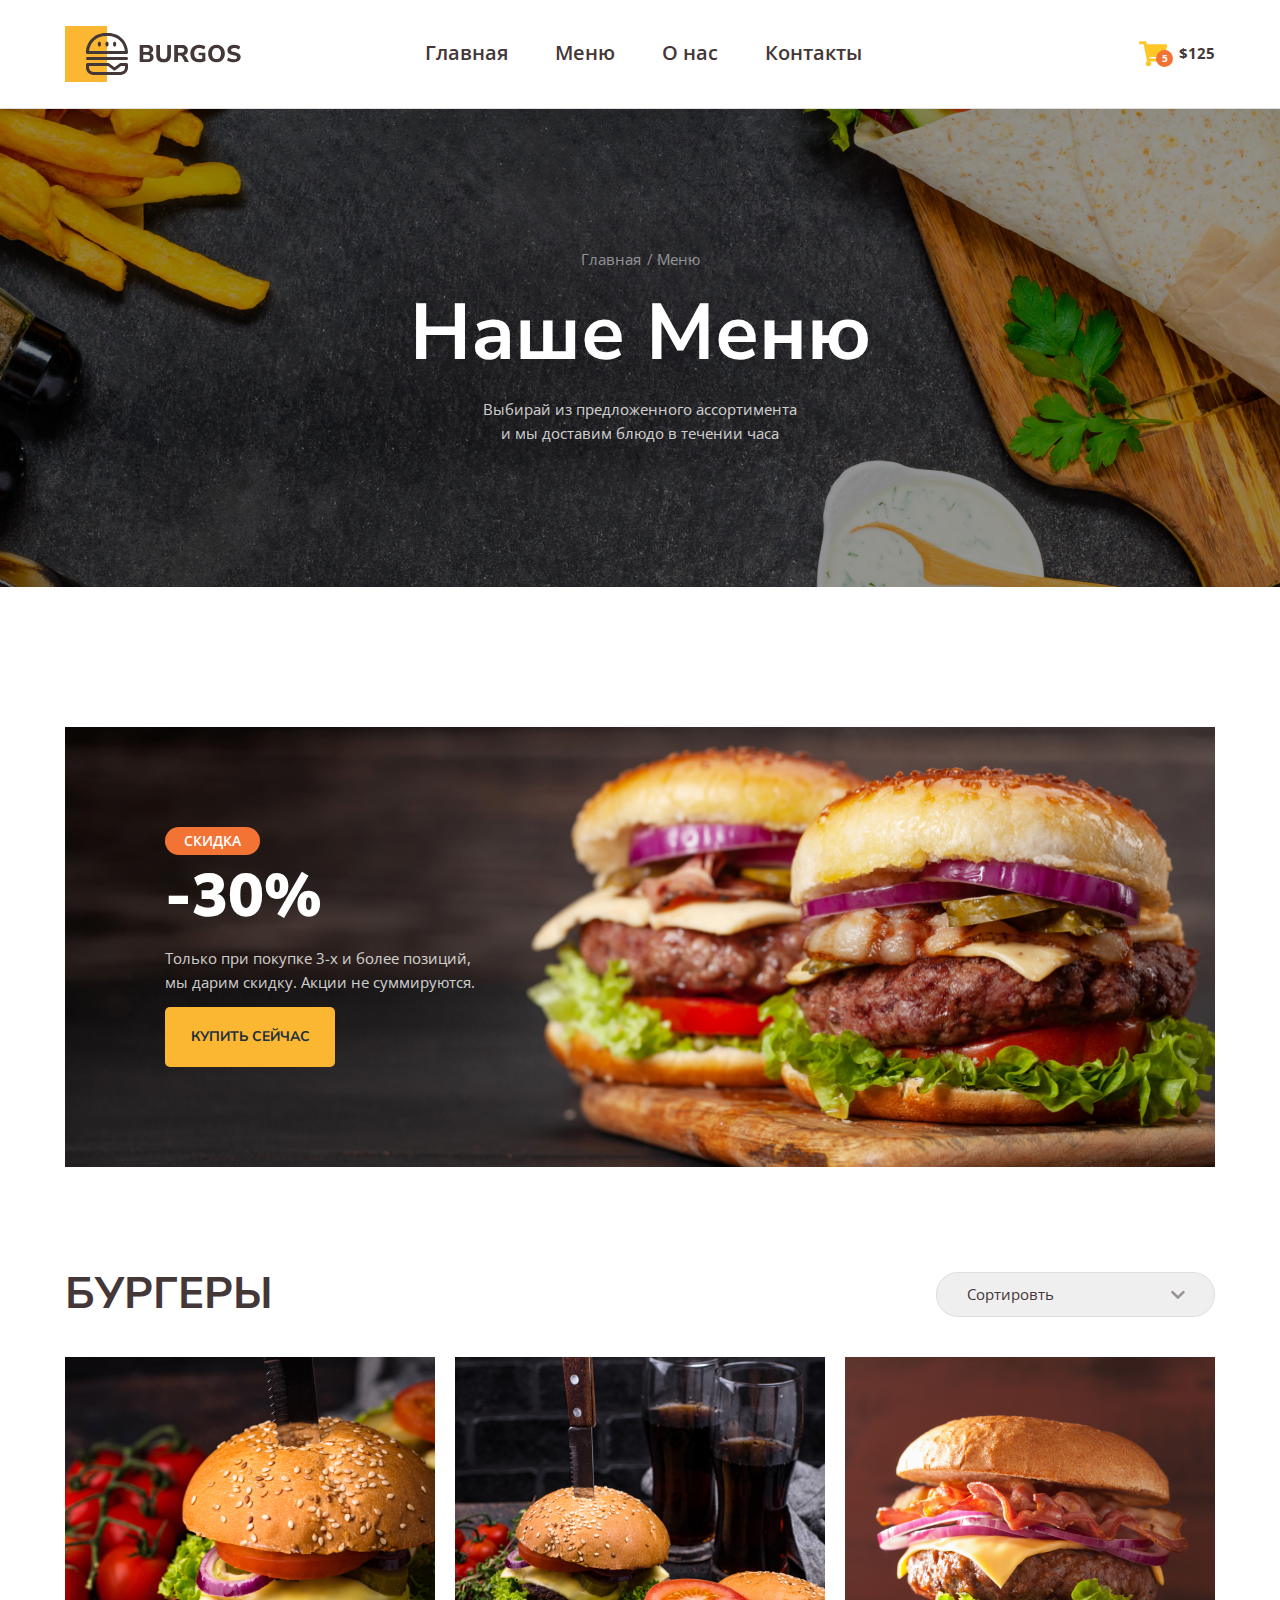
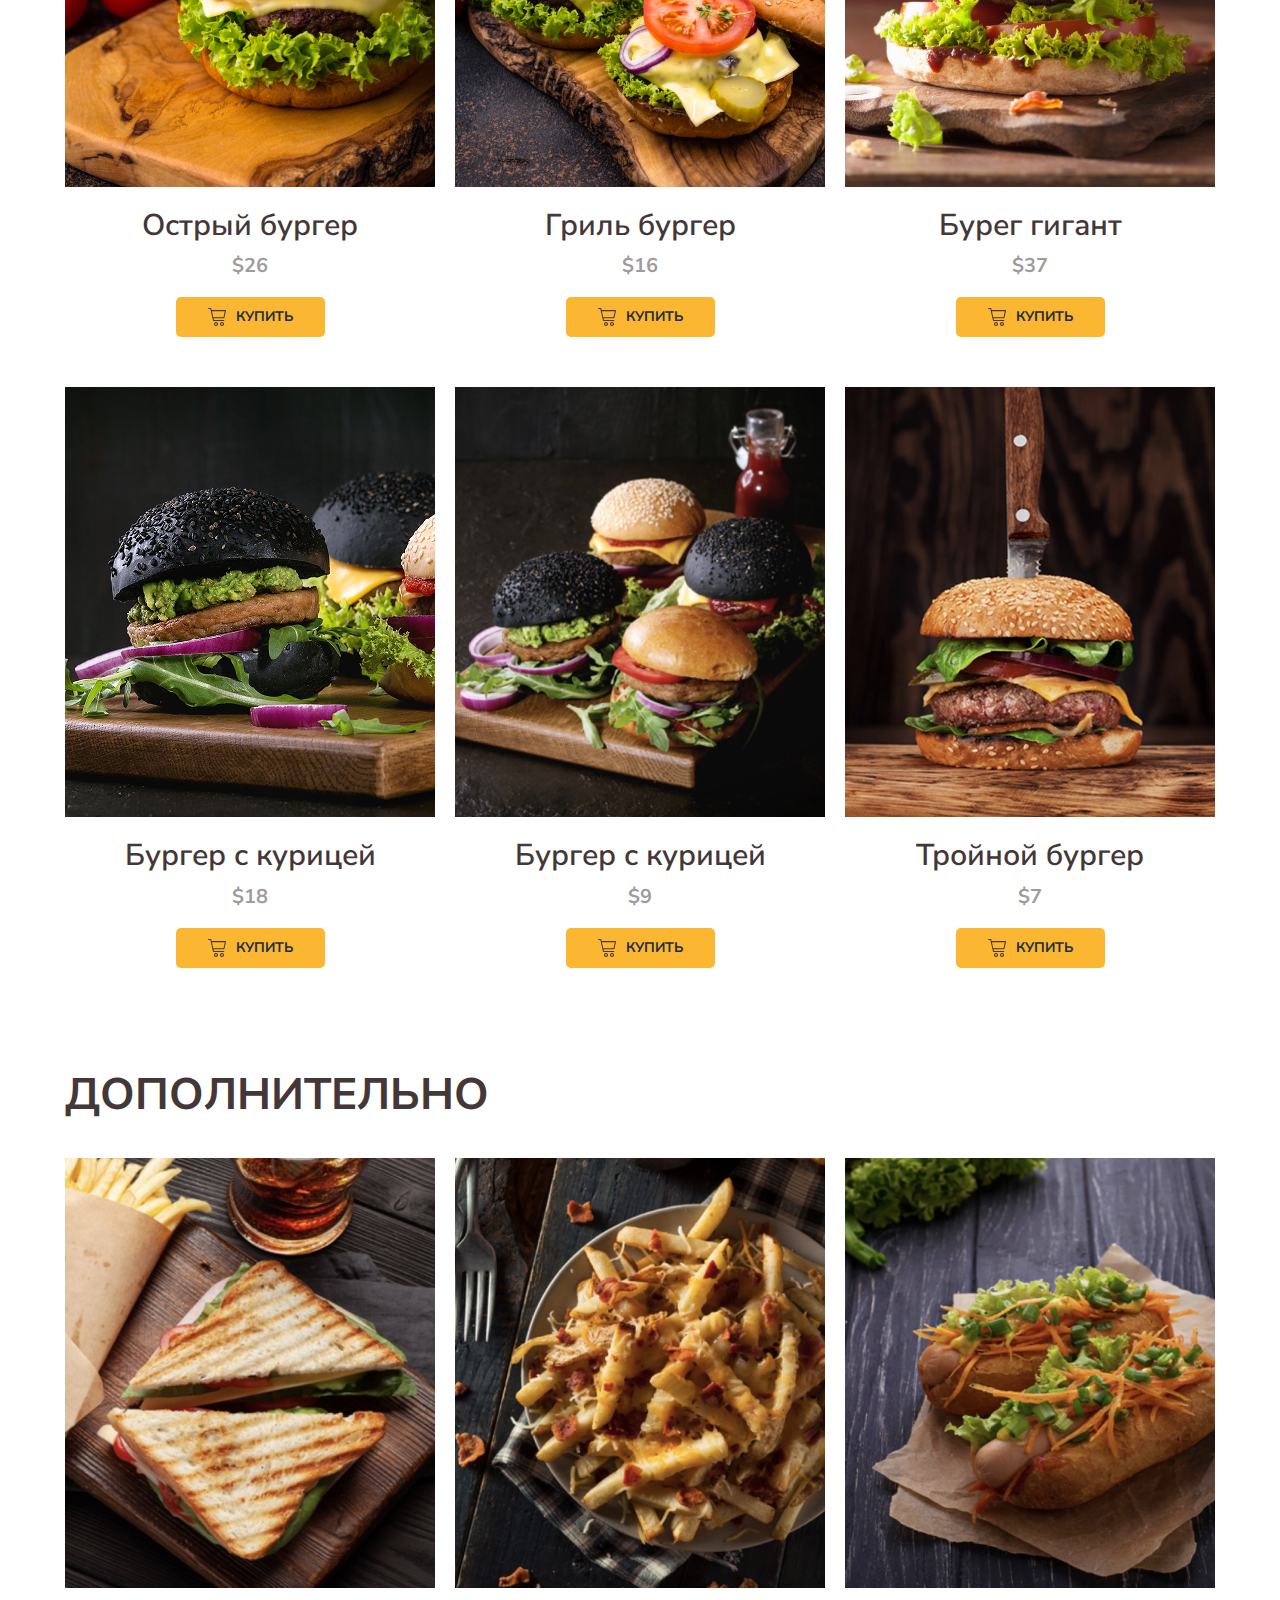
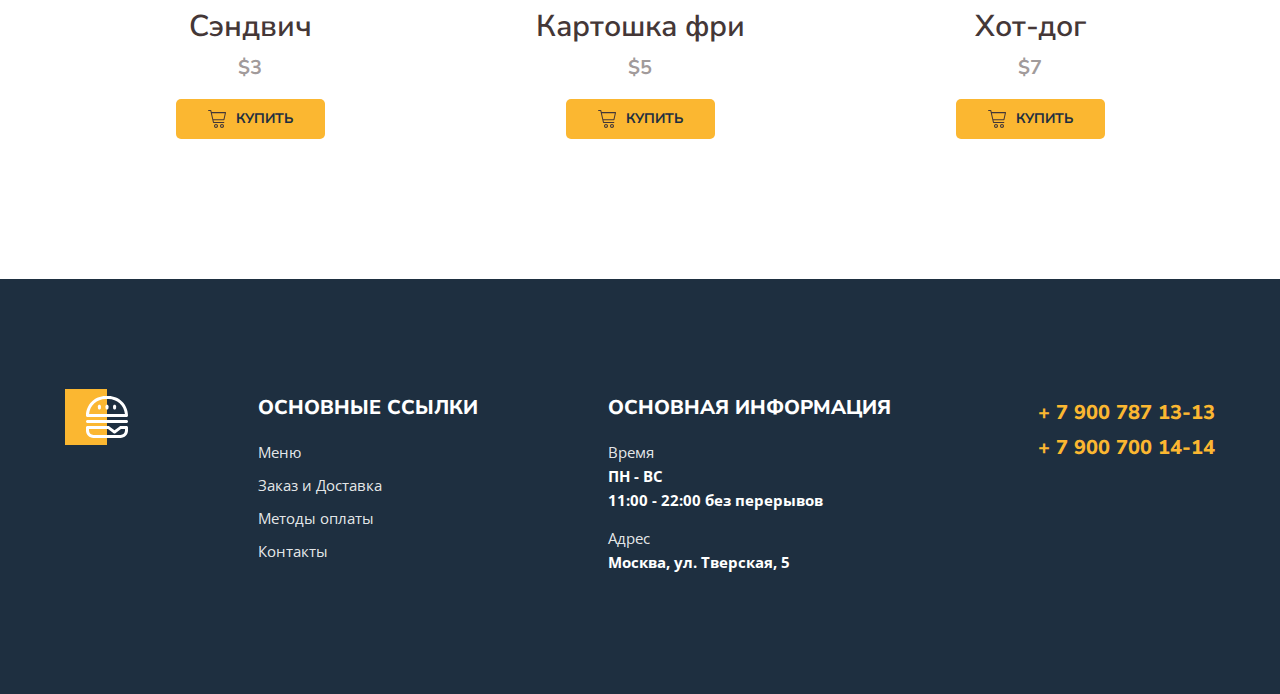
==== commit c9d44bff: "style: make menu, footer, header, hero, and banner responsive up to 768px" ====
--- a/index.html
+++ b/index.html
@@ -131,30 +131,36 @@
                     <div class="menu-header">
                         <h2 class="menu-title">Дополнительно</h2>
                     </div>
-                    <div class="menu-box">
-                        <div class="menu-item">
+                    <div class="menu-box _add">
+                        <div class="menu-item _add">
                             <div class="menu-thumb">
                                 <img src="images/menu/01-add.jpg" alt="Сэндвич" />
                             </div>
-                            <h3 class="menu-name">Сэндвич</h3>
-                            <p class="menu-price">$3</p>
-                            <button type="button" class="menu-btn">Купить</button>
-                        </div>
-                        <div class="menu-item">
+                            <div class="menu-info">
+                                <h3 class="menu-name">Сэндвич</h3>
+                                <p class="menu-price">$3</p>
+                                <button type="button" class="menu-btn">Купить</button>
+                            </div>
+                        </div>
+                        <div class="menu-item _add">
                             <div class="menu-thumb">
                                 <img src="images/menu/02-add.jpg" alt="Картошка фри" />
                             </div>
-                            <h3 class="menu-name">Картошка фри</h3>
-                            <p class="menu-price">$5</p>
-                            <button type="button" class="menu-btn">Купить</button>
-                        </div>
-                        <div class="menu-item">
+                            <div class="menu-info">
+                                <h3 class="menu-name">Картошка фри</h3>
+                                <p class="menu-price">$5</p>
+                                <button type="button" class="menu-btn">Купить</button>
+                            </div>
+                        </div>
+                        <div class="menu-item _add">
                             <div class="menu-thumb">
                                 <img src="images/menu/03-add.jpg" alt="Хот-дог" />
                             </div>
-                            <h3 class="menu-name">Хот-дог</h3>
-                            <p class="menu-price">$7</p>
-                            <button type="button" class="menu-btn">Купить</button>
+                            <div class="menu-info">
+                                <h3 class="menu-name">Хот-дог</h3>
+                                <p class="menu-price">$7</p>
+                                <button type="button" class="menu-btn">Купить</button>
+                            </div>
                         </div>
                     </div>
                 </div>
@@ -173,6 +179,8 @@
                         <a href="#" class="footer-link">Методы оплаты</a>
                         <a href="contact.html" class="footer-link">Контакты</a>
                     </nav>
+                    <a class="footer-tel _mobile" href="tel:+79007871313">+ 7 900 787 13-13</a>
+                    <a class="footer-tel _mobile" href="tel:+79007001414">+ 7 900 700 14-14</a>
                 </div>
                 <div class="footer-item">
                     <h3 class="footer-title">Основная информация</h3>
--- a/styles/main.css
+++ b/styles/main.css
@@ -27,6 +27,7 @@
     margin: 0 auto;
     padding-left: 15px;
     padding-right: 15px;
+    box-sizing: border-box;
 }
 
 /* Header */
@@ -38,7 +39,7 @@
 .header-wrapper {
     display: flex;
     align-items: center;
-    gap: 196px;
+    gap: 56px;
     padding-top: 26px;
     padding-bottom: 26px;
 }
@@ -56,6 +57,7 @@
     display: flex;
     flex-grow: 1;
     gap: 47px;
+    margin-left: min(10vw, 140px);
 }
 
 .nav-link {
@@ -406,6 +408,7 @@
 .footer-wrapper {
     display: flex;
     justify-content: space-between;
+    gap: 15px;
 }
 
 .footer-logo {
@@ -487,6 +490,10 @@
     text-transform: uppercase;
     margin-top: 12px;
     transition: var(--tr);
+}
+
+.footer-tel._mobile {
+    display: none;
 }
 
 .footer-tel:hover {
@@ -593,4 +600,87 @@
 
 .contact-tel:hover {
     color: var(--accent-light);
+}
+
+/* Media */
+
+@media (max-width: 1080px) {
+    .header-wrapper {
+        gap: 40px;
+    }
+
+    .nav {
+        margin-left: 0;
+        gap: min(3vw, 30px);
+    }
+}
+
+@media (max-width: 768px) {
+    .logo {
+        width: 150px;
+        height: 47.81px;
+    }
+
+    .header-wrapper {
+        gap: 45px;
+    }
+
+    .nav {
+        gap: 22px;
+    }
+
+    .banner {
+        margin-top: 72px;
+    }
+
+    .banner-wrapper {
+        padding: 100px 40px;
+    }
+
+    .menu-header {
+        margin-top: 80px;
+    }
+
+    .menu-box {
+        display: grid;
+        grid-template-columns: repeat(2, 1fr);
+    }
+
+    .menu-box._add {
+        grid-template-columns: 1fr;
+    }
+
+    .menu-item._add {
+        display: flex;
+        align-items: center;
+        gap: 20px;
+    }
+
+    .menu-item._add .menu-thumb {
+        flex-basis: calc(60% - 20px);
+        height: 260px;
+        margin-bottom: 0;
+    }
+
+    .menu-item._add .menu-info {
+        flex-basis: 40%;
+    }
+
+    .footer {
+        padding-top: 62px;
+        padding-bottom: 71px;
+    }
+
+    .footer-nav {
+        margin-bottom: 20px;
+    }
+
+    .footer-item:last-child {
+        display: none;
+    }
+
+    .footer-tel._mobile {
+        display: block;
+        text-align: left;
+    }
 }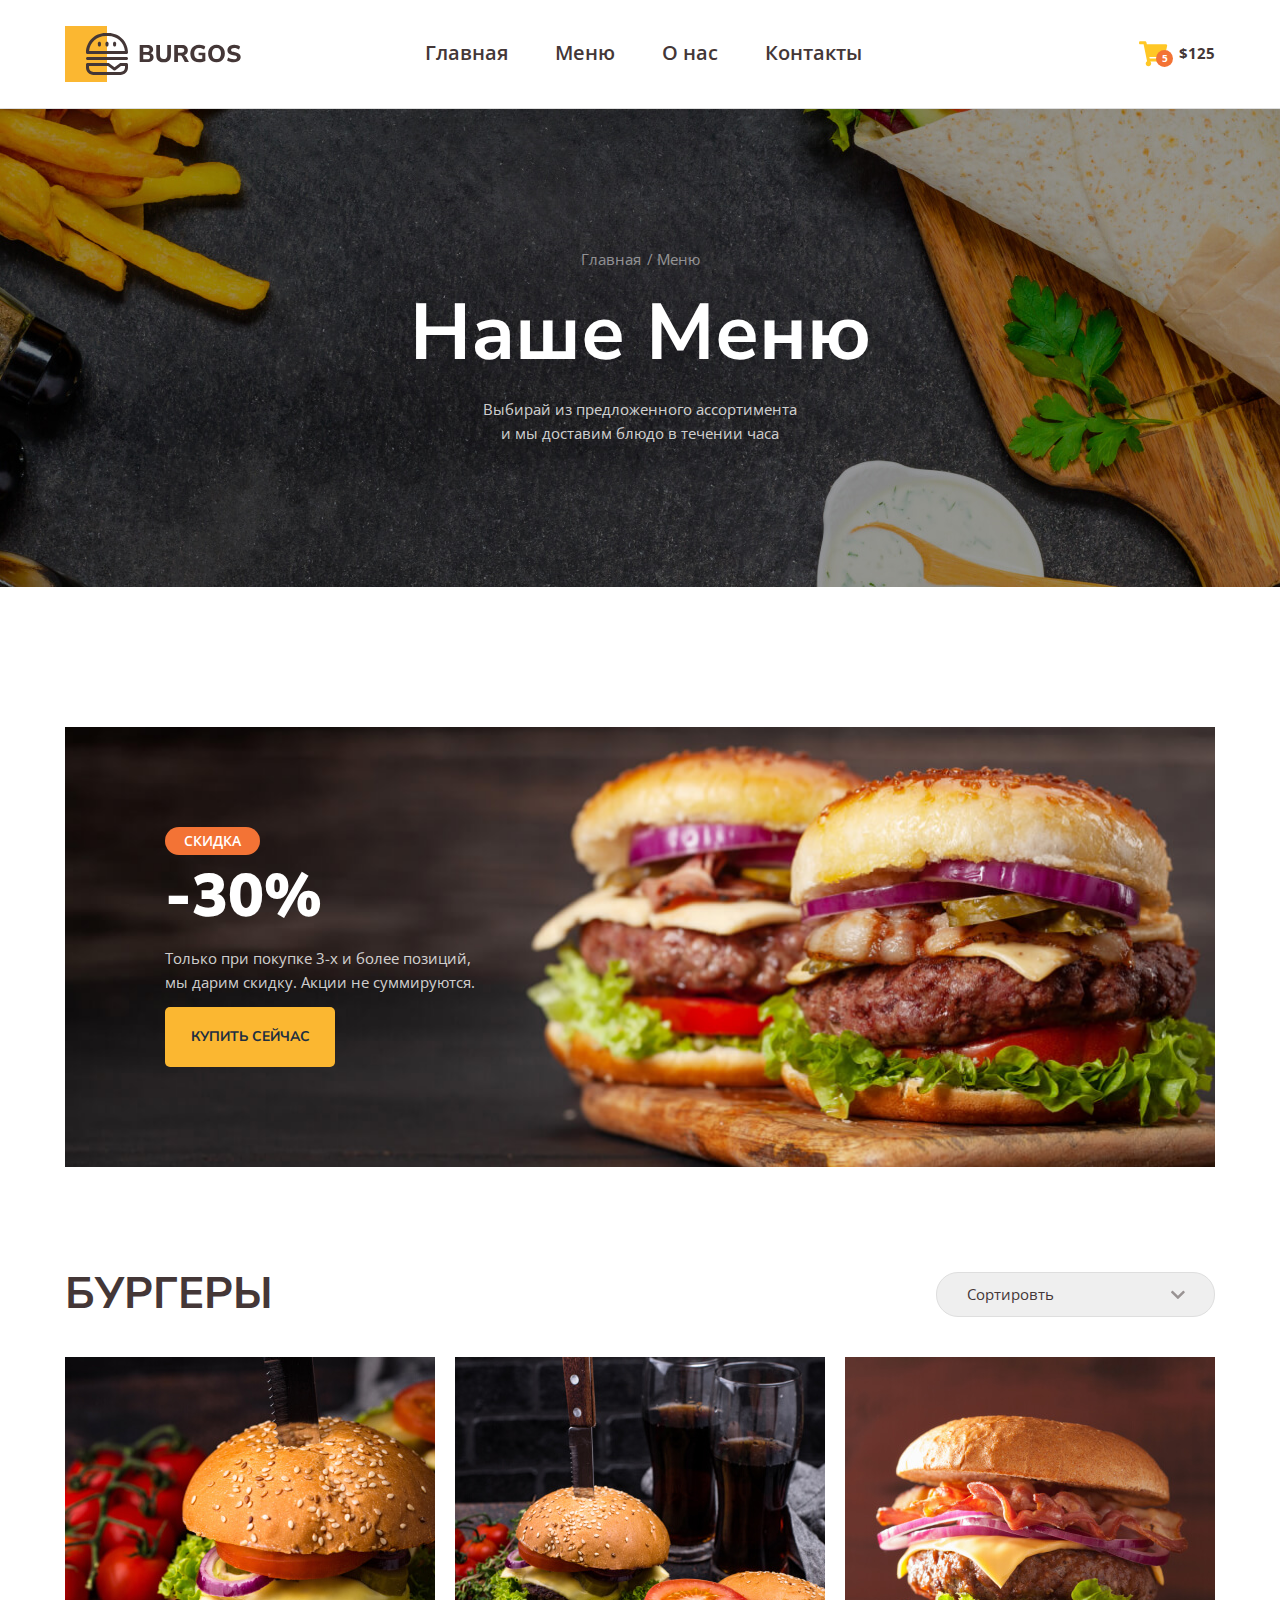
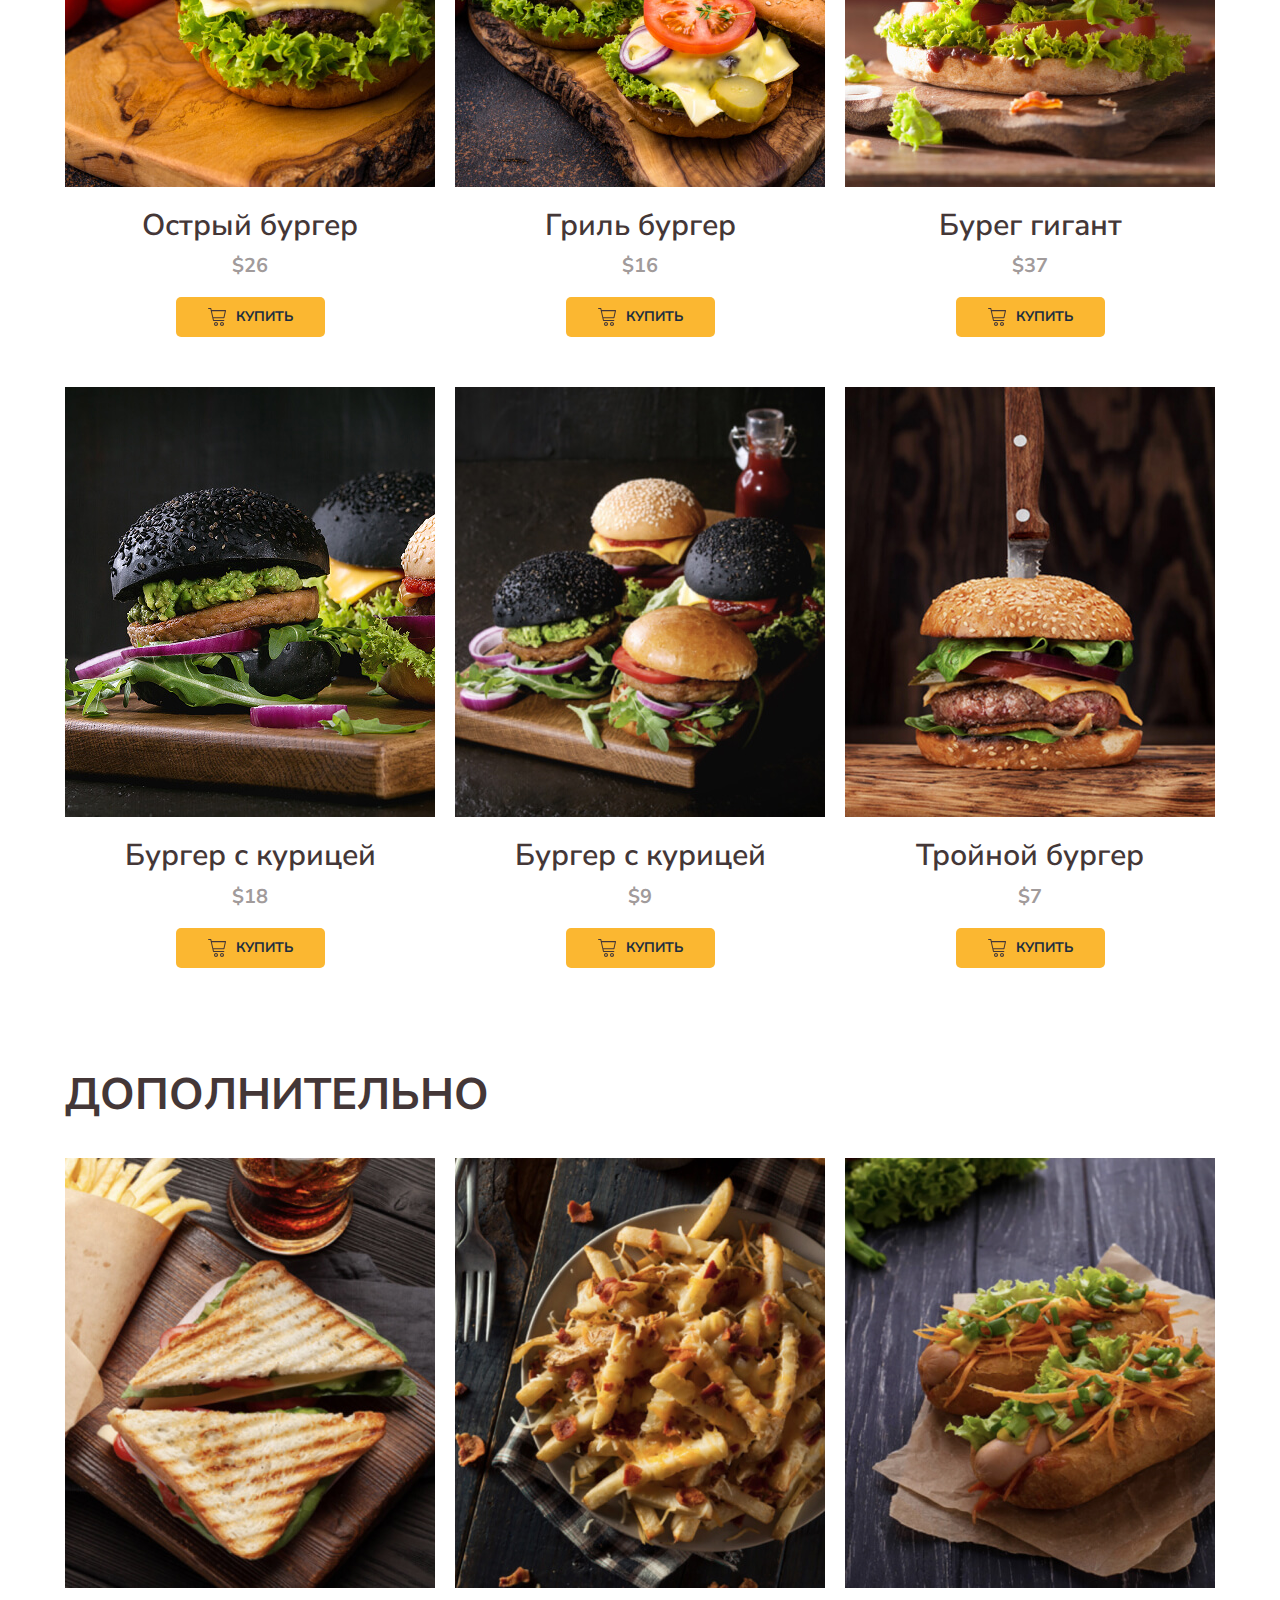
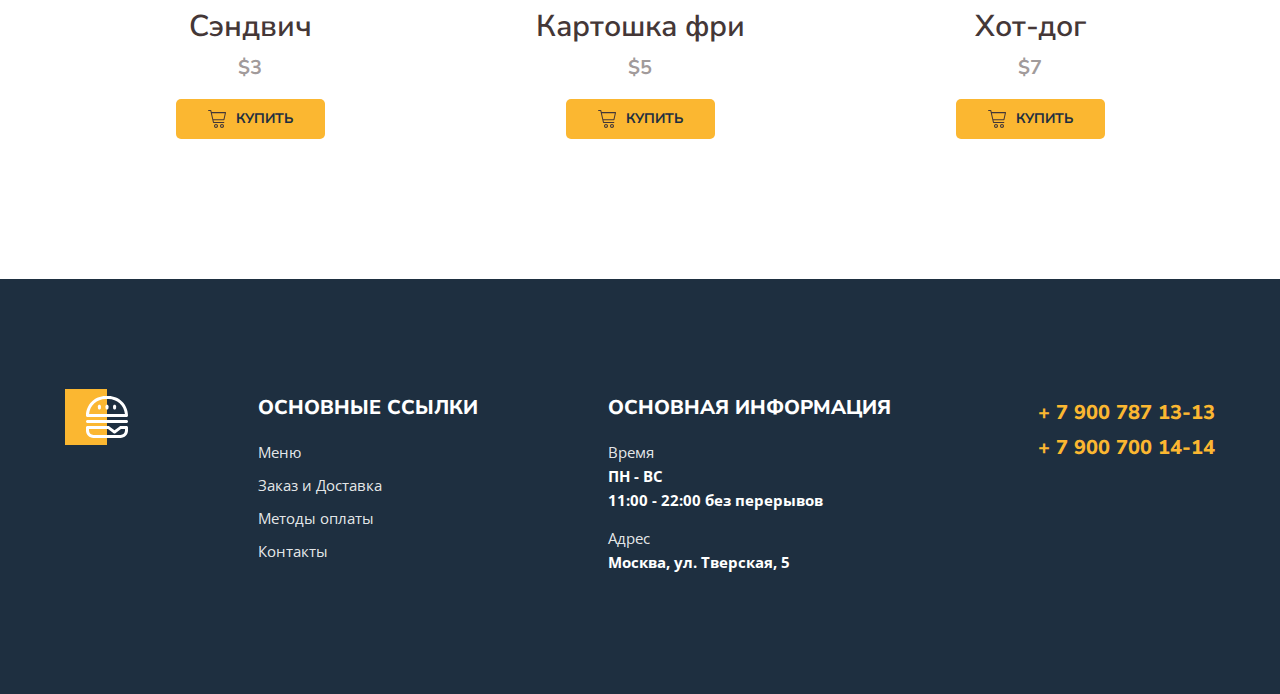
==== commit 78b65614: "perf: optimize site performance and add favicons" ====
--- a/index.html
+++ b/index.html
@@ -5,6 +5,8 @@
     <meta charset="UTF-8" />
     <meta name="viewport" content="width=device-width, initial-scale=1.0" />
     <title>Burger</title>
+    <link rel="shortcut icon" href="images/favicon.ico">
+    <link rel="icon" href="images/favicon.svg" type="image/svg+xml">
     <link rel="preconnect" href="https://fonts.googleapis.com" />
     <link rel="preconnect" href="https://fonts.gstatic.com" crossorigin />
     <link
@@ -18,6 +20,7 @@
     <header class="header" id="headerTop">
         <div class="container">
             <div class="header-wrapper">
+                <button class="burger-menu" onclick="openModal()"></button>
                 <div class="logo"></div>
                 <nav class="nav">
                     <a href="#" class="nav-link">Главная</a>
@@ -32,7 +35,7 @@
         </div>
     </header>
     <section class="hero">
-        <div class="container">
+        <div class="container ">
             <ul class="breadcrumbs">
                 <li class="breadcrumbs-item">
                     <a href="#" class="breadcrumbs-link">Главная</a>
@@ -204,6 +207,15 @@
         </div>
     </footer>
     <a href="#headerTop" class="button-up hidden" id="btnUp">Наверх</a>
+    <div class="modal" id="modal">
+        <nav class="nav _modal">
+            <a href="#" class="nav-link">Главная</a>
+            <a href="index.html" class="nav-link">Меню</a>
+            <a href="#" class="nav-link">О нас</a>
+            <a href="contact.html" class="nav-link">Контакты</a>
+        </nav>
+        <button class="modal-close" onclick="closeModal()"></button>
+    </div>
     <script src="scripts/script.js"></script>
 </body>
 
--- a/styles/main.css
+++ b/styles/main.css
@@ -42,6 +42,17 @@
     gap: 56px;
     padding-top: 26px;
     padding-bottom: 26px;
+}
+
+.burger-menu {
+    display: none;
+    width: 34px;
+    height: 22px;
+    background-image: url(../images/burger-menu.svg);
+    background-repeat: no-repeat;
+    background-size: contain;
+    background-color: transparent;
+    border: none;
 }
 
 .logo {
@@ -143,6 +154,10 @@
 
 .button-up.visible {
     opacity: 1;
+}
+
+.modal {
+    display: none;
 }
 
 /* Hero  */
@@ -683,4 +698,194 @@
         display: block;
         text-align: left;
     }
+}
+
+@media (max-width: 710px) {
+    .header-wrapper {
+        gap: 21px;
+        padding-top: 19px;
+        padding-bottom: 19px;
+    }
+
+    .nav {
+        display: none;
+    }
+
+    .nav._modal {
+        display: flex;
+        flex-direction: column;
+    }
+
+    .nav-link::after {
+        display: none;
+    }
+
+    .burger-menu {
+        display: block;
+    }
+
+    .logo {
+        width: 116px;
+        height: 37px;
+        flex-grow: 1;
+    }
+
+    .modal {
+        display: block;
+        width: 100%;
+        max-width: 500px;
+        background-color: #FFF8DC;
+        padding: 40px 15px;
+        position: absolute;
+        left: 0;
+        right: 0;
+        margin: 0 auto;
+        top: -400px;
+        box-sizing: border-box;
+        text-align: center;
+        transition: var(--tr);
+    }
+
+    .modal-close {
+        display: block;
+        width: 22px;
+        height: 22px;
+        background-image: url(../images/close.svg);
+        background-repeat: no-repeat;
+        background-size: contain;
+        background-color: transparent;
+        border: none;
+        position: absolute;
+        top: 20px;
+        right: 20px;
+    }
+
+    .hero {
+        padding-top: 57px;
+        padding-bottom: 55px;
+    }
+
+    .breadcrumbs {
+        font-size: 14px;
+    }
+
+    .hero-title {
+        font-size: 38px;
+        margin-top: 28px;
+        margin-bottom: 13px;
+    }
+
+    .hero-description {
+        font-size: 12px;
+        line-height: 166%;
+    }
+
+    .banner {
+        margin-top: 33px;
+    }
+
+    .banner-wrapper {
+        padding: 36px 15px 30px 15px;
+    }
+
+    .banner-title {
+        margin-bottom: 9px;
+    }
+
+    .banner-description {
+        font-size: 14px;
+        margin-bottom: 20px;
+        max-width: 220px;
+    }
+
+    .banner-btn {
+        max-width: 198px;
+    }
+
+    .menu-header {
+        margin-top: 58px;
+        margin-bottom: 30px;
+    }
+
+    .menu-title {
+        font-size: 27px;
+    }
+
+    .menu-select {
+        font-size: 12px;
+        flex-basis: 136px;
+        width: 136px;
+        background-position: 93% center;
+        padding: 13px 15px;
+    }
+
+    .menu-box {
+        gap: 24px 20px;
+    }
+
+    .menu-thumb {
+        height: 50vw;
+        margin-bottom: 10px;
+    }
+
+    .menu-item._add .menu-thumb {
+        height: 30vw;
+    }
+
+    .menu-name {
+        font-size: 13px;
+        margin-bottom: 8px;
+    }
+
+    .menu-price {
+        font-size: 12px;
+        margin-bottom: 14px;
+    }
+
+    .menu-btn {
+        padding: 11px 22px;
+    }
+
+    .footer {
+        margin-top: 80px;
+    }
+
+    .footer-wrapper {
+        flex-direction: column;
+        gap: 35px;
+        position: relative;
+    }
+
+    .footer-logo {
+        margin-bottom: 9px;
+    }
+
+    .footer-tel._mobile {
+        position: absolute;
+        top: -13px;
+        right: 0;
+    }
+
+    .footer-tel._mobile:last-child {
+        top: 24px;
+    }
+
+    .footer-title {
+        font-size: 18px;
+    }
+
+    .footer-nav {
+        margin-bottom: 0;
+    }
+}
+
+@media (max-width: 450px) {
+    .menu-item._add .menu-thumb {
+        flex-basis: calc(100% - 130px - 20px);
+        height: 38vw;
+    }
+
+    .menu-item._add .menu-info {
+        flex-basis: 130px;
+    }
 }